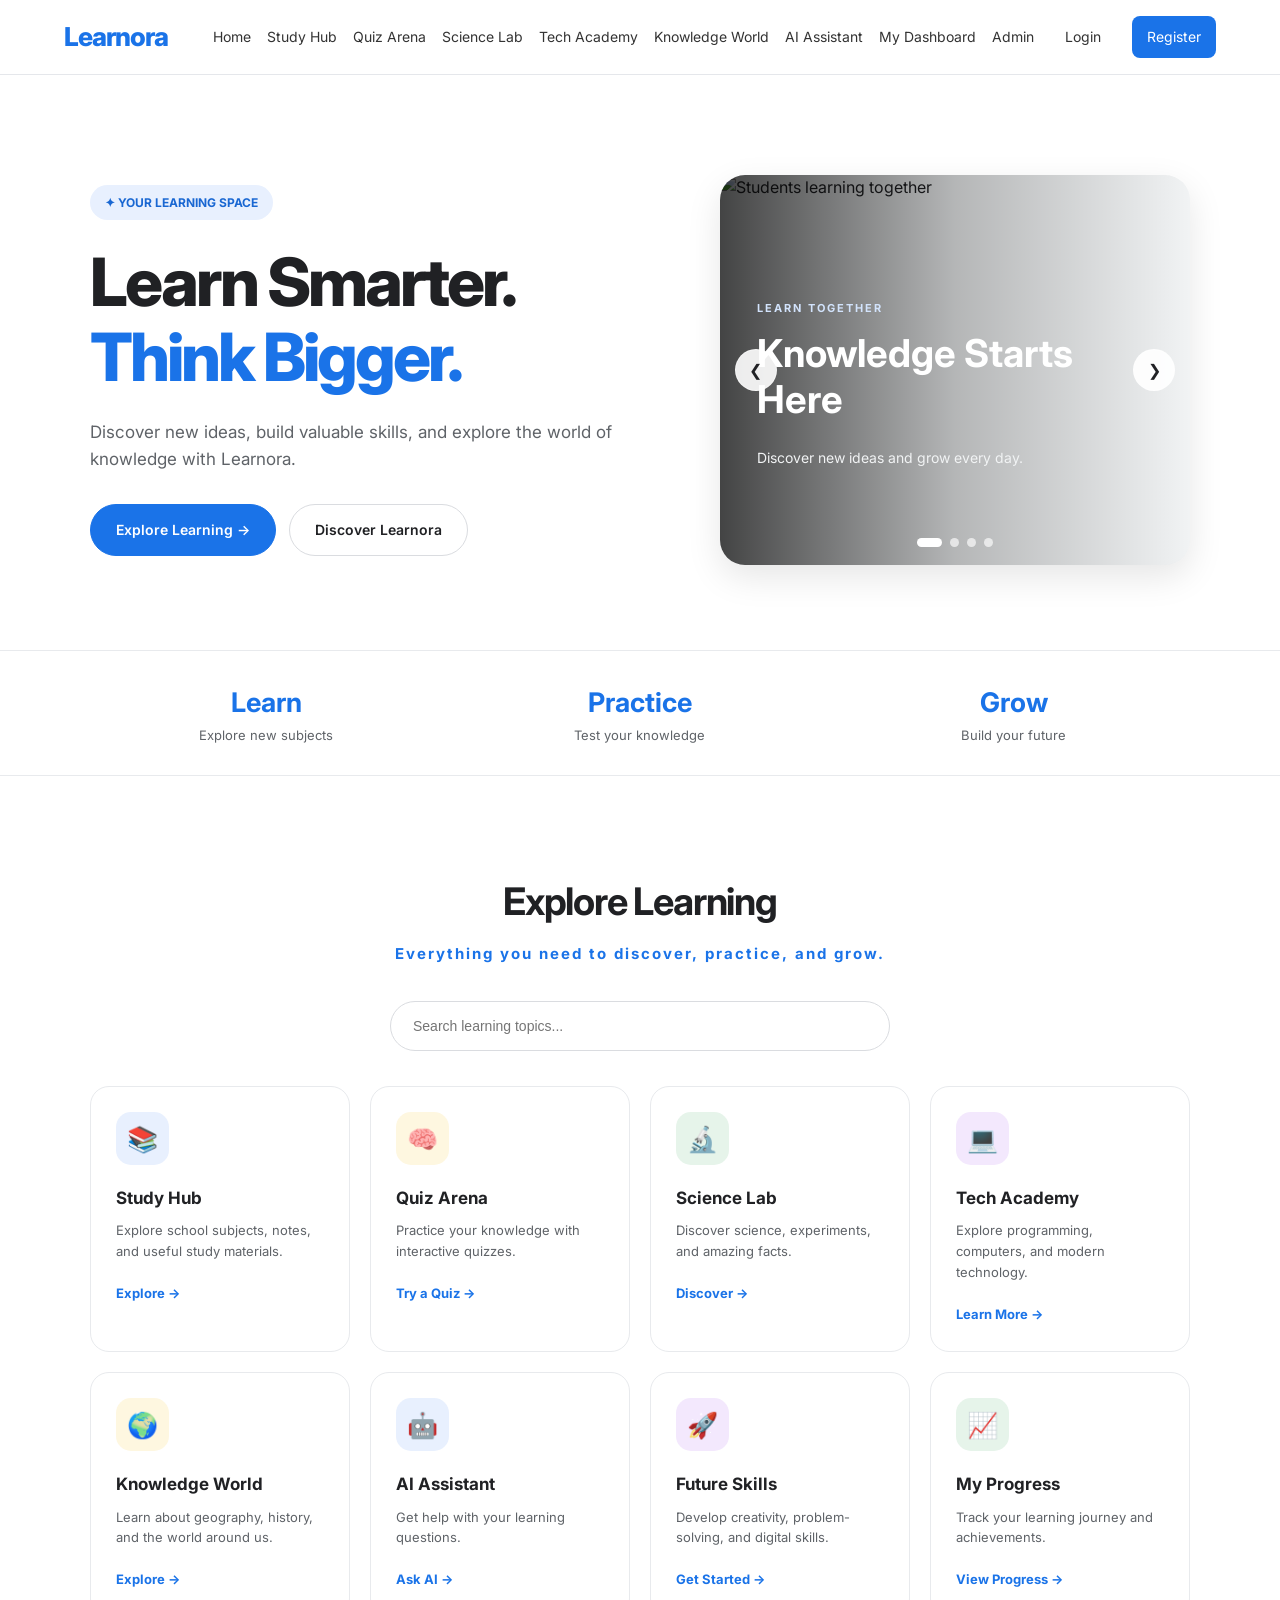
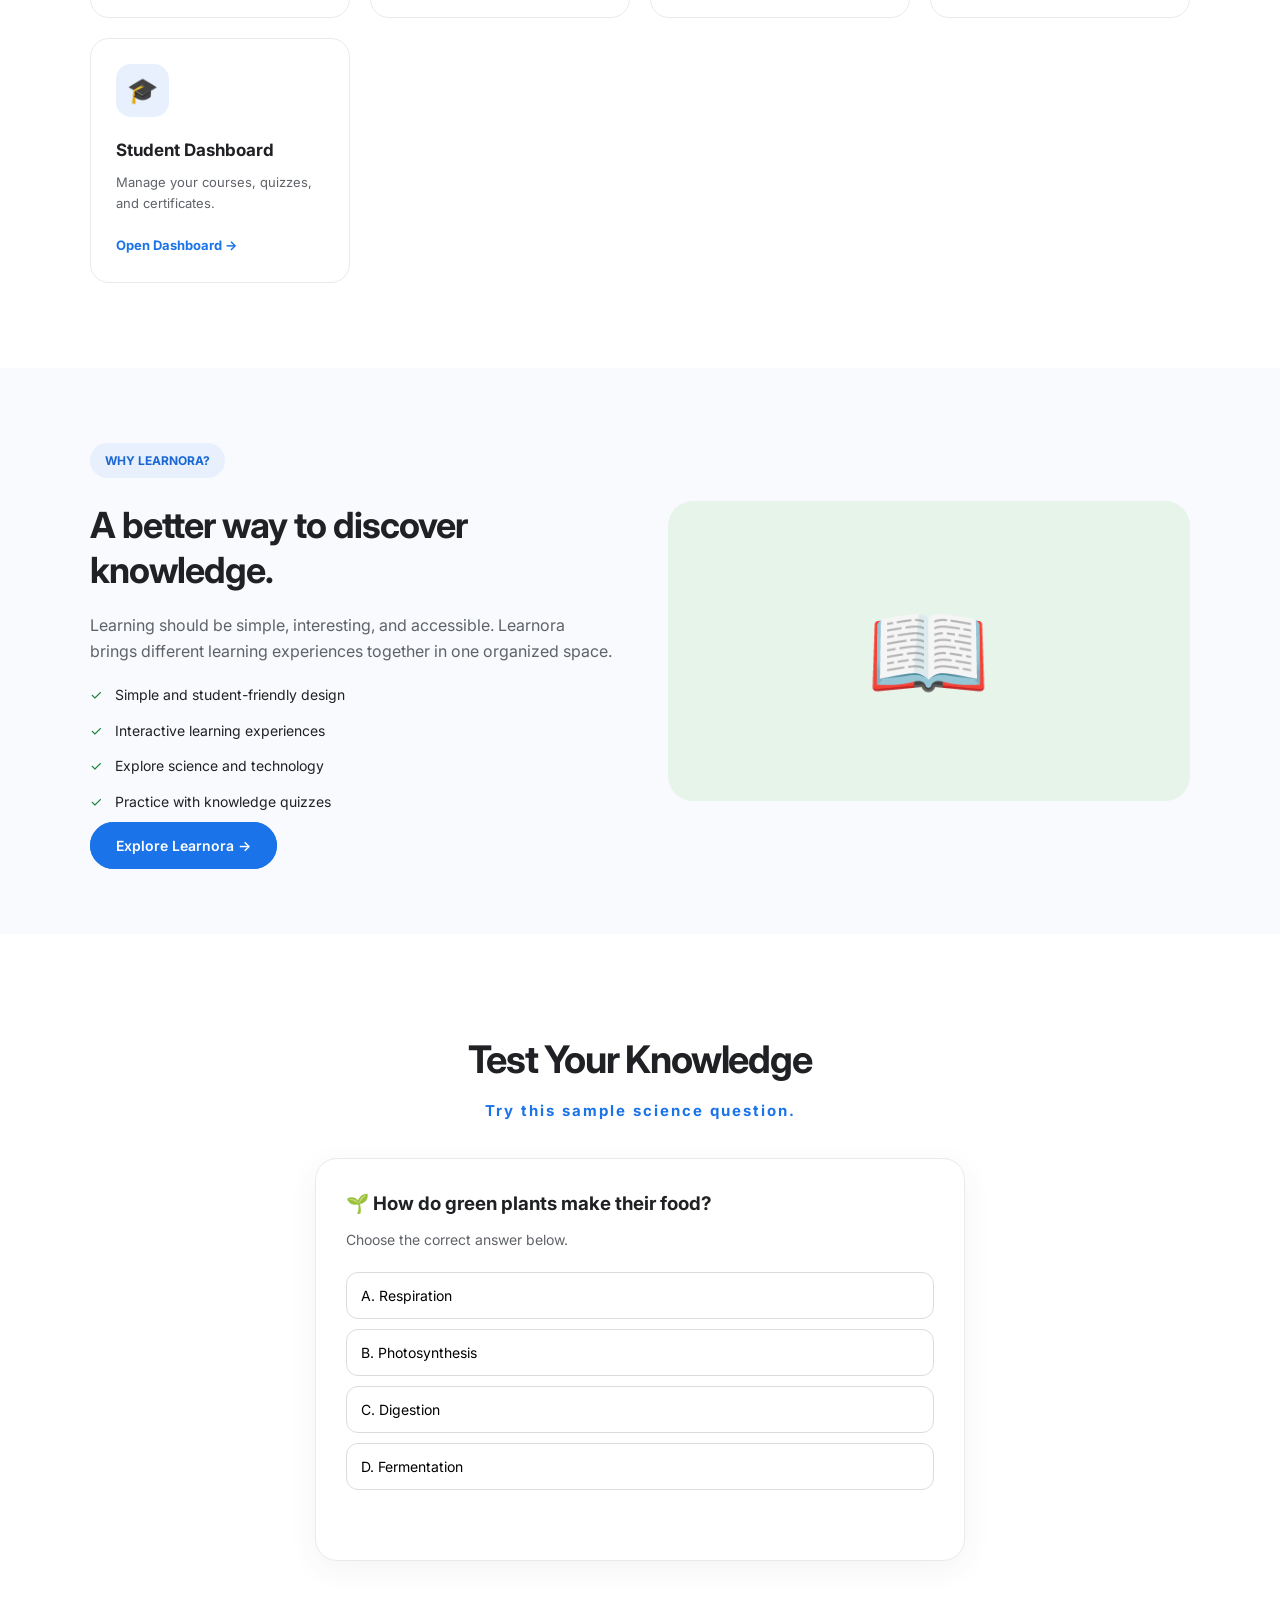
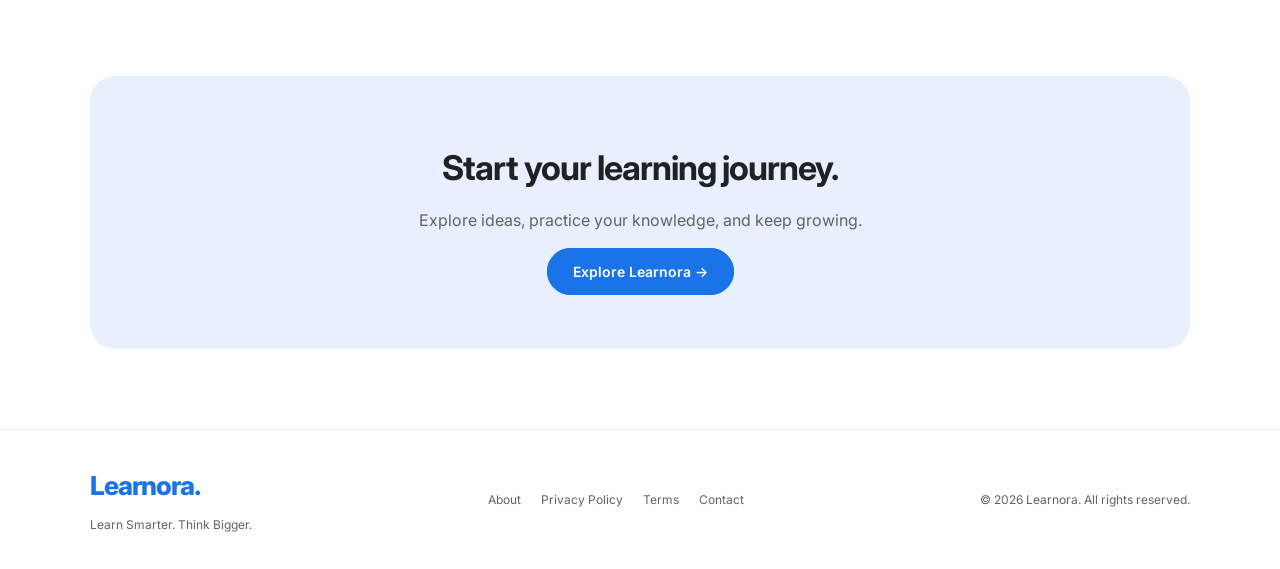
==== index.html @ 3493fffa "Add files via upload" ====
<!DOCTYPE html>
<html lang="en">
<head>
<meta charset="UTF-8">
<meta name="viewport" content="width=device-width, initial-scale=1.0">
<meta name="theme-color" content="#ffffff">

<title>Learnora | Learn Smarter. Think Bigger.</title>
<meta name="description" content="Learnora is a modern learning platform for students. Explore lessons, quizzes, science, technology and more.">

<link rel="preconnect" href="https://fonts.googleapis.com">
<link rel="preconnect" href="https://fonts.gstatic.com" crossorigin>
<link href="https://fonts.googleapis.com/css2?family=Inter:wght@400;500;600;700;800&display=swap" rel="stylesheet">

<style>
:root {
    --blue: #1a73e8;
    --blue-light: #e8f0fe;
    --green: #188038;
    --yellow: #f9ab00;
    --purple: #8430ce;
    --text: #202124;
    --muted: #5f6368;
    --border: #e8eaed;
    --background: #ffffff;
}

* {
    margin: 0;
    padding: 0;
    box-sizing: border-box;
}

html {
    scroll-behavior: smooth;
}

body {
    font-family: 'Inter', sans-serif;
    background: var(--background);
    color: var(--text);
    line-height: 1.6;
}

a {
    text-decoration: none;
    color: inherit;
}

button {
    font-family: inherit;
    cursor: pointer;
}

/* NAVBAR */

.navbar {
    height: 75px;
    padding: 0 7%;
    display: flex;
    justify-content: space-between;
    align-items: center;
    border-bottom: 1px solid var(--border);
    background: rgba(255,255,255,.96);
    position: sticky;
    top: 0;
    z-index: 1000;
}

.logo {
    font-size: 25px;
    font-weight: 800;
    letter-spacing: -1px;
}

.logo span {
    color: var(--blue);
}

.nav-links {
    display: flex;
    align-items: center;
    gap: 30px;
}

.nav-links a {
    font-size: 14px;
    color: #444;
    font-weight: 500;
}

.nav-links a:hover {
    color: var(--blue);
}

.nav-button {
    background: var(--blue);
    color: white !important;
    padding: 11px 21px;
    border-radius: 25px;
    font-weight: 600 !important;
}

.menu-btn {
    display: none;
    border: none;
    background: none;
    font-size: 26px;
}

/* HERO */

.hero {
    padding: 100px 7% 85px;
    display: grid;
    grid-template-columns: 1.1fr .9fr;
    align-items: center;
    gap: 55px;
    max-width: 1500px;
    margin: auto;
}

.tag {
    display: inline-flex;
    align-items: center;
    gap: 8px;
    background: #e8f0fe;
    color: #1967d2;
    padding: 8px 15px;
    border-radius: 30px;
    font-size: 12px;
    font-weight: 700;
    margin-bottom: 25px;
}

.hero h1 {
    font-size: clamp(42px, 5.2vw, 68px);
    line-height: 1.12;
    letter-spacing: -3px;
    font-weight: 800;
    max-width: 650px;
}

.hero h1 span {
    color: var(--blue);
}

.hero p {
    color: var(--muted);
    font-size: 17px;
    max-width: 530px;
    margin: 25px 0 30px;
}

.hero-buttons {
    display: flex;
    gap: 13px;
    flex-wrap: wrap;
}

.primary-btn {
    background: var(--blue);
    color: white;
    padding: 14px 25px;
    border-radius: 30px;
    border: 1px solid var(--blue);
    font-size: 14px;
    font-weight: 600;
    transition: .2s;
}

.primary-btn:hover {
    background: #1557b0;
    transform: translateY(-2px);
}

.secondary-btn {
    background: white;
    color: var(--text);
    padding: 14px 25px;
    border-radius: 30px;
    border: 1px solid #dadce0;
    font-size: 14px;
    font-weight: 600;
}

.secondary-btn:hover {
    background: #f8f9fa;
}

.hero-image {
    min-height: 390px;
    border-radius: 30px;
    background: #e8f0fe;
    position: relative;
    display: flex;
    justify-content: center;
    align-items: center;
    overflow: hidden;
}

.hero-image::before,
.hero-image::after {
    content: "";
    position: absolute;
    border-radius: 50%;
}

.hero-image::before {
    width: 260px;
    height: 260px;
    background: #c5d9ff;
    top: -80px;
    right: -60px;
}

.hero-image::after {
    width: 180px;
    height: 180px;
    background: #d4edda;
    bottom: -60px;
    left: -40px;
}

.learning-illustration {
    width: 78%;
    max-width: 370px;
    height: 260px;
    background: white;
    border: 1px solid #e4e9f2;
    border-radius: 20px;
    box-shadow: 0 20px 50px rgba(60,80,120,.12);
    padding: 25px;
    position: relative;
    z-index: 1;
}

.fake-line {
    height: 12px;
    border-radius: 10px;
    background: #e8eaed;
    margin: 13px 0;
}

.fake-line.blue {
    width: 75%;
    background: #4285f4;
}

.fake-line.green {
    width: 55%;
    background: #34a853;
}

.fake-line.short {
    width: 35%;
}

.fake-boxes {
    display: flex;
    gap: 12px;
    margin-top: 25px;
}

.fake-box {
    flex: 1;
    height: 70px;
    border-radius: 13px;
}

.fake-box.one { background: #e8f0fe; }
.fake-box.two { background: #e6f4ea; }
.fake-box.three { background: #fef7e0; }

/* STATS */

.stats {
    display: grid;
    grid-template-columns: repeat(3, 1fr);
    padding: 30px 7%;
    border-top: 1px solid var(--border);
    border-bottom: 1px solid var(--border);
    text-align: center;
    gap: 20px;
}

.stat h2 {
    font-size: 27px;
    color: var(--blue);
}

.stat p {
    font-size: 13px;
    color: var(--muted);
}

/* SECTION */

.section {
    padding: 85px 7%;
    max-width: 1500px;
    margin: auto;
}

.section-heading {
    text-align: center;
    margin-bottom: 45px;
}

.section-heading h2 {
    font-size: 36px;
    letter-spacing: -1.2px;
}

.section-heading p {
    color: var(--muted);
    font-size: 15px;
    margin-top: 10px;
}

/* SEARCH */

.search-box {
    max-width: 500px;
    margin: 0 auto 35px;
    position: relative;
}

.search-box input {
    width: 100%;
    padding: 16px 22px;
    border: 1px solid #dadce0;
    border-radius: 30px;
    outline: none;
    font-size: 14px;
    background: white;
}

.search-box input:focus {
    border-color: var(--blue);
    box-shadow: 0 0 0 3px #e8f0fe;
}

/* CARDS */

.cards {
    display: grid;
    grid-template-columns: repeat(4, 1fr);
    gap: 20px;
}

.card {
    border: 1px solid var(--border);
    border-radius: 19px;
    padding: 25px;
    background: white;
    transition: .25s;
}

.card:hover {
    transform: translateY(-5px);
    box-shadow: 0 10px 30px rgba(60,64,67,.10);
    border-color: #d2e3fc;
}

.card-icon {
    width: 53px;
    height: 53px;
    display: flex;
    align-items: center;
    justify-content: center;
    font-size: 25px;
    border-radius: 15px;
    margin-bottom: 20px;
}

.icon-blue { background: #e8f0fe; }
.icon-green { background: #e6f4ea; }
.icon-yellow { background: #fef7e0; }
.icon-purple { background: #f3e8fd; }

.card h3 {
    font-size: 17px;
    margin-bottom: 8px;
}

.card p {
    font-size: 13px;
    color: var(--muted);
    margin-bottom: 18px;
}

.card-link {
    color: var(--blue);
    font-size: 13px;
    font-weight: 700;
}

/* FEATURE SECTION */

.feature-section {
    background: #f8fafd;
    padding: 75px 7%;
}

.feature-content {
    max-width: 1300px;
    margin: auto;
    display: grid;
    grid-template-columns: 1fr 1fr;
    align-items: center;
    gap: 55px;
}

.feature-content h2 {
    font-size: 36px;
    line-height: 1.25;
    letter-spacing: -1px;
}

.feature-content p {
    color: var(--muted);
    margin: 20px 0;
}

.feature-list {
    list-style: none;
    margin: 20px 0;
}

.feature-list li {
    margin: 13px 0;
    font-size: 14px;
}

.feature-list li span {
    color: var(--green);
    margin-right: 9px;
}

.feature-art {
    min-height: 300px;
    background: #e6f4ea;
    border-radius: 25px;
    display: flex;
    justify-content: center;
    align-items: center;
    font-size: 100px;
}

/* QUIZ */

.quiz-container {
    max-width: 650px;
    margin: auto;
    padding: 30px;
    border: 1px solid var(--border);
    border-radius: 22px;
    box-shadow: 0 8px 30px rgba(60,64,67,.06);
}

.quiz-container h3 {
    margin-bottom: 10px;
}

.quiz-container p {
    color: var(--muted);
    font-size: 14px;
    margin-bottom: 20px;
}

.answer {
    display: block;
    width: 100%;
    text-align: left;
    padding: 14px;
    border: 1px solid #dadce0;
    background: white;
    border-radius: 12px;
    margin: 10px 0;
    font-size: 14px;
}

.answer:hover {
    border-color: var(--blue);
    background: #f8faff;
}

.answer.correct {
    background: #e6f4ea;
    border-color: #34a853;
}

.answer.wrong {
    background: #fce8e6;
    border-color: #ea4335;
}

#quizResult {
    font-weight: 600;
    margin-top: 15px;
    min-height: 25px;
}

/* CTA */

.cta {
    margin: 30px 7% 80px;
    padding: 65px 25px;
    background: #e8f0fe;
    border-radius: 25px;
    text-align: center;
}

.cta h2 {
    font-size: 34px;
    letter-spacing: -1px;
}

.cta p {
    color: var(--muted);
    margin: 13px 0 25px;
}

/* FOOTER */

footer {
    border-top: 1px solid var(--border);
    padding: 35px 7%;
    display: flex;
    justify-content: space-between;
    align-items: center;
    flex-wrap: wrap;
    gap: 20px;
}

footer p,
footer a {
    color: var(--muted);
    font-size: 12px;
}

.footer-links {
    display: flex;
    gap: 20px;
    flex-wrap: wrap;
}

footer a:hover {
    color: var(--blue);
}

/* RESPONSIVE */

@media(max-width: 1000px) {
    .cards {
        grid-template-columns: repeat(2, 1fr);
    }

    .hero {
        gap: 30px;
    }
}

@media(max-width: 750px) {
    .navbar {
        padding: 0 5%;
    }

    .menu-btn {
        display: block;
    }

    .nav-links {
        display: none;
        position: absolute;
        top: 74px;
        left: 0;
        width: 100%;
        background: white;
        border-bottom: 1px solid var(--border);
        padding: 20px 6%;
        flex-direction: column;
        align-items: flex-start;
        gap: 20px;
    }

    .nav-links.active {
        display: flex;
    }

    .hero {
        grid-template-columns: 1fr;
        padding: 65px 6%;
    }

    .hero h1 {
        font-size: 45px;
    }

    .hero-image {
        min-height: 300px;
    }

    .stats {
        padding: 25px 5%;
    }

    .section {
        padding: 65px 6%;
    }

    .section-heading h2 {
        font-size: 29px;
    }

    .feature-content {
        grid-template-columns: 1fr;
    }

    .feature-content h2 {
        font-size: 30px;
    }

    .feature-art {
        min-height: 220px;
        font-size: 75px;
    }

    .cta h2 {
        font-size: 27px;
    }

    footer {
        padding: 30px 6%;
    }
}

@media(max-width: 480px) {
    .cards {
        grid-template-columns: 1fr;
    }

    .stats {
        grid-template-columns: 1fr;
        gap: 22px;
    }

    .hero h1 {
        font-size: 39px;
        letter-spacing: -2px;
    }

    .hero p {
        font-size: 15px;
    }

    .learning-illustration {
        width: 88%;
    }
}
.login-btn {
    color: #1a73e8 !important;
    border: 1px solid #1a73e8;
    padding: 10px 22px;
    border-radius: 25px;
    font-weight: 600 !important;
    transition: .2s;
}

.login-btn:hover {
    background: #e8f0fe;
}

@media (max-width: 750px) {
    .navbar {
        height: 68px;
        padding: 0 5%;
    }

    .menu-btn {
        display: block;
        font-size: 25px;
        border: none;
        background: transparent;
    }

    .nav-links {
        display: none;
        position: absolute;
        top: 68px;
        left: 0;
        right: 0;
        width: 100%;
        padding: 22px;
        background: white;
        border-bottom: 1px solid #e8eaed;
        box-shadow: 0 8px 20px rgba(0,0,0,.07);
        flex-direction: column;
        align-items: stretch;
        gap: 18px;
    }

    .nav-links.active {
        display: flex;
    }

    .nav-links a {
        padding: 8px;
    }

    .login-btn,
    .nav-button {
        text-align: center;
        display: block;
    }
}
/* PROFESSIONAL HERO IMAGE SLIDER */

.hero-slider {
    width: 100%;
    height: 390px;
    position: relative;
    overflow: hidden;
    border-radius: 25px;
    background: #f1f3f4;
    box-shadow: 0 12px 35px rgba(0,0,0,.10);
    touch-action: pan-y;
}

.slides {
    width: 100%;
    height: 100%;
    position: relative;
}

.slide {
    position: absolute;
    inset: 0;
    opacity: 0;
    visibility: hidden;
    transition: opacity .8s ease, visibility .8s;
}

.slide.active {
    opacity: 1;
    visibility: visible;
    z-index: 1;
}

.slide img {
    width: 100%;
    height: 100%;
    object-fit: cover;
    display: block;
    transform: scale(1.04);
    transition: transform 5s ease;
}

.slide.active img {
    transform: scale(1);
}

.slide::after {
    content: "";
    position: absolute;
    inset: 0;
    background: linear-gradient(
        90deg,
        rgba(0,0,0,.72),
        rgba(0,0,0,.25),
        transparent
    );
}

.slide-overlay {
    position: absolute;
    z-index: 2;
    left: 8%;
    bottom: 17%;
    color: white;
    max-width: 75%;
}

.slide-overlay span {
    display: inline-block;
    font-size: 11px;
    font-weight: 700;
    letter-spacing: 2px;
    color: #d2e3fc;
    margin-bottom: 12px;
}

.slide-overlay h2 {
    font-size: clamp(25px, 3vw, 39px);
    line-height: 1.2;
    margin-bottom: 12px;
}

.slide-overlay p {
    font-size: 14px;
    color: #f1f3f4;
}

/* ARROWS */

.slider-arrow {
    position: absolute;
    top: 50%;
    transform: translateY(-50%);
    z-index: 5;
    width: 42px;
    height: 42px;
    border: 1px solid rgba(255,255,255,.5);
    border-radius: 50%;
    background: rgba(255,255,255,.9);
    color: #202124;
    font-size: 16px;
    cursor: pointer;
    transition: .2s;
}

.slider-arrow:hover {
    background: #1a73e8;
    color: white;
}

.slider-arrow.prev {
    left: 15px;
}

.slider-arrow.next {
    right: 15px;
}

/* DOTS */

.slider-dots {
    position: absolute;
    bottom: 18px;
    left: 50%;
    transform: translateX(-50%);
    z-index: 6;
    display: flex;
    gap: 8px;
}

.slider-dot {
    width: 9px;
    height: 9px;
    border: none;
    border-radius: 20px;
    background: rgba(255,255,255,.65);
    cursor: pointer;
    transition: .3s;
}

.slider-dot.active {
    width: 25px;
    background: white;
}

/* MOBILE RESPONSIVE */

@media(max-width: 750px) {
    .hero-slider {
        height: 300px;
        border-radius: 19px;
    }

    .slide-overlay {
        left: 7%;
        bottom: 17%;
        max-width: 82%;
    }

    .slide-overlay h2 {
        font-size: 27px;
    }

    .slide-overlay p {
        font-size: 12px;
    }

    .slider-arrow {
        width: 35px;
        height: 35px;
        font-size: 13px;
    }
}

@media(max-width: 400px) {
    .hero-slider {
        height: 260px;
    }

    .slide-overlay h2 {
        font-size: 23px;
    }
}
.slide {
  opacity: 0;
  transition: opacity 0.8s ease;
  position: absolute;
  inset: 0;
}

.slide.active {
  opacity: 1;
}

.main-header {
  position: sticky;
  top: 0;
  z-index: 100;
  background: white;
  padding: 16px 5%;
  display: flex;
  align-items: center;
  justify-content: space-between;
  border-bottom: 1px solid #e5e7eb;
}

.logo {
  font-size: 26px;
  font-weight: 800;
  color: #1a73e8;
  text-decoration: none;
}

.main-header nav {
  display: flex;
  align-items: center;
  flex-wrap: wrap;
  gap: 16px;
}

.main-header nav a {
  color: #333;
  text-decoration: none;
  font-size: 14px;
}

.main-header nav a:hover {
  color: #1a73e8;
}

.login-link, .register-link {
  padding: 10px 15px;
  border-radius: 8px;
}

.register-link {
  background: #1a73e8;
  color: white !important;
}

.learning-section {
  padding: 65px 5%;
  background: #f7f9fc;
}

.section-heading {
  text-align: center;
  margin-bottom: 35px;
}

.section-heading > p {
  color: #1a73e8;
  font-weight: bold;
  letter-spacing: 2px;
}

.section-heading h2 {
  font-size: clamp(25px, 4vw, 38px);
  margin: 10px 0;
}

.section-heading span {
  color: #687078;
}

.module-grid {
  display: grid;
  grid-template-columns: repeat(auto-fit, minmax(230px, 1fr));
  gap: 20px;
  max-width: 1200px;
  margin: auto;
}

.module-card {
  display: block;
  padding: 25px;
  border-radius: 15px;
  background: white;
  border: 1px solid #e5e7eb;
  text-decoration: none;
  color: #202124;
  transition: transform .2s, box-shadow .2s;
}

.module-card:hover {
  transform: translateY(-5px);
  box-shadow: 0 12px 30px #1a73e81a;
  border-color: #b8d2fa;
}

.module-card > span {
  font-size: 34px;
}

.module-card h3 {
  margin-bottom: 8px;
}

.module-card p {
  color: #687078;
  line-height: 1.6;
}

.module-card b {
  color: #1a73e8;
}

.menu-toggle {
  display: none;
  border: 0;
  background: transparent;
  font-size: 25px;
  cursor: pointer;
}

@media(max-width: 850px) {
  .menu-toggle {
    display: block;
  }

  .main-header {
    flex-wrap: wrap;
  }

  .main-header nav {
    display: none;
    width: 100%;
    flex-direction: column;
    align-items: flex-start;
    padding-top: 18px;
  }

  .main-header nav.open {
    display: flex;
  }
}

</style>
</head>

<body>

<!-- NAVIGATION -->

<header class="main-header">
  <a href="index.html" class="logo">Learnora</a>

  <button class="menu-toggle" id="menuBtn"
          aria-label="Open navigation menu">☰</button>

  <nav id="navLinks">
    <a href="index.html">Home</a>
    <a href="study-hub.html">Study Hub</a>
    <a href="quiz-arena.html">Quiz Arena</a>
    <a href="science-lab.html">Science Lab</a>
    <a href="tech-academy.html">Tech Academy</a>
    <a href="knowledge-world.html">Knowledge World</a>
    <a href="ai-assistant.html">AI Assistant</a>
    <a href="dashboard.html">My Dashboard</a>
    <a href="admin.html">Admin</a>
    <a href="login.html" class="login-link">Login</a>
    <a href="register.html" class="register-link">Register</a>
  </nav>
</header>




<!-- HERO -->

<main>
<section class="hero" id="home">

    <div>
        <div class="tag">✦ YOUR LEARNING SPACE</div>

        <h1>
            Learn Smarter.<br>
            <span>Think Bigger.</span>
        </h1>

        <p>
            Discover new ideas, build valuable skills, and explore
            the world of knowledge with Learnora.
        </p>

        <div class="hero-buttons">
            <a href="#courses" class="primary-btn">Explore Learning →</a>
            <a href="#about" class="secondary-btn">Discover Learnora</a>
        </div>
    </div>

    <div class="hero-slider" id="heroSlider">

    <div class="slides">

        <div class="slide active">
            <img src="https://images.unsplash.com/photo-1522202176988-66273c2fd55f?auto=format&fit=crop&w=1200&q=85" alt="Students learning together">
            <div class="slide-overlay">
                <span>LEARN TOGETHER</span>
                <h2>Knowledge Starts Here</h2>
                <p>Discover new ideas and grow every day.</p>
            </div>
        </div>

        <div class="slide">
            <img src="https://images.unsplash.com/photo-1532094349884-543bc11b234d?auto=format&fit=crop&w=1200&q=85" alt="Science laboratory">
            <div class="slide-overlay">
                <span>EXPLORE SCIENCE</span>
                <h2>Discover the Unknown</h2>
                <p>Explore science through curiosity and creativity.</p>
            </div>
        </div>

        <div class="slide">
            <img src="https://images.unsplash.com/photo-1516321318423-f06f85e504b3?auto=format&fit=crop&w=1200&q=85" alt="Technology and digital learning">
            <div class="slide-overlay">
                <span>FUTURE TECHNOLOGY</span>
                <h2>Build Your Digital Future</h2>
                <p>Discover technology and develop new skills.</p>
            </div>
        </div>

        <div class="slide">
            <img src="https://images.unsplash.com/photo-1507842217343-583bb7270b66?auto=format&fit=crop&w=1200&q=85" alt="Library and books">
            <div class="slide-overlay">
                <span>NEVER STOP LEARNING</span>
                <h2>Every Page Opens a World</h2>
                <p>Read, learn, practice, and achieve more.</p>
            </div>
        </div>

    </div>

    <button class="slider-arrow prev" id="prevSlide" aria-label="Previous image">❮</button>
    <button class="slider-arrow next" id="nextSlide" aria-label="Next image">❯</button>

    <div class="slider-dots" id="sliderDots"></div>

</div>
</section>

<!-- STATS -->

<section class="stats">
    <div class="stat">
        <h2>Learn</h2>
        <p>Explore new subjects</p>
    </div>
    <div class="stat">
        <h2>Practice</h2>
        <p>Test your knowledge</p>
    </div>
    <div class="stat">
        <h2>Grow</h2>
        <p>Build your future</p>
    </div>
</section>

<!-- LEARNING CARDS -->

<!-- LEARNING CARDS -->

<section class="section" id="courses">

    <div class="section-heading">
        <h2>Explore Learning</h2>
        <p>Everything you need to discover, practice, and grow.</p>
    </div>

    <div class="search-box">
        <input
            type="search"
            id="searchInput"
            placeholder="Search learning topics..."
            aria-label="Search learning topics"
        >
    </div>

    <div class="cards" id="learningCards">

        <article class="card">
            <div class="card-icon icon-blue">📚</div>
            <h3>Study Hub</h3>
            <p>Explore school subjects, notes, and useful study materials.</p>
            <a href="study-hub.html" class="card-link">Explore →</a>
        </article>

        <article class="card">
            <div class="card-icon icon-yellow">🧠</div>
            <h3>Quiz Arena</h3>
            <p>Practice your knowledge with interactive quizzes.</p>
            <a href="quiz-arena.html" class="card-link">Try a Quiz →</a>
        </article>

        <article class="card">
            <div class="card-icon icon-green">🔬</div>
            <h3>Science Lab</h3>
            <p>Discover science, experiments, and amazing facts.</p>
            <a href="science-lab.html" class="card-link">Discover →</a>
        </article>

        <article class="card">
            <div class="card-icon icon-purple">💻</div>
            <h3>Tech Academy</h3>
            <p>Explore programming, computers, and modern technology.</p>
            <a href="tech-academy.html" class="card-link">Learn More →</a>
        </article>

        <article class="card">
            <div class="card-icon icon-yellow">🌍</div>
            <h3>Knowledge World</h3>
            <p>Learn about geography, history, and the world around us.</p>
            <a href="knowledge-world.html" class="card-link">Explore →</a>
        </article>

        <article class="card">
            <div class="card-icon icon-blue">🤖</div>
            <h3>AI Assistant</h3>
            <p>Get help with your learning questions.</p>
            <a href="ai-assistant.html" class="card-link">Ask AI →</a>
        </article>

        <article class="card">
            <div class="card-icon icon-purple">🚀</div>
            <h3>Future Skills</h3>
            <p>Develop creativity, problem-solving, and digital skills.</p>
            <a href="future-skills.html" class="card-link">Get Started →</a>
        </article>

        <article class="card">
            <div class="card-icon icon-green">📈</div>
            <h3>My Progress</h3>
            <p>Track your learning journey and achievements.</p>
            <a href="dashboard.html" class="card-link">View Progress →</a>
        </article>

        <article class="card">
            <div class="card-icon icon-blue">🎓</div>
            <h3>Student Dashboard</h3>
            <p>Manage your courses, quizzes, and certificates.</p>
            <a href="dashboard.html" class="card-link">Open Dashboard →</a>
        </article>

    </div>

    <p id="noResults"
       style="display:none;text-align:center;color:#5f6368;margin-top:25px;">
        No learning topics found.
    </p>

</section>


<!-- FEATURES -->

<section class="feature-section" id="about">
    <div class="feature-content">

        <div>
            <div class="tag">WHY LEARNORA?</div>

            <h2>A better way to discover knowledge.</h2>

            <p>
                Learning should be simple, interesting, and accessible.
                Learnora brings different learning experiences together
                in one organized space.
            </p>

            <ul class="feature-list">
                <li><span>✓</span> Simple and student-friendly design</li>
                <li><span>✓</span> Interactive learning experiences</li>
                <li><span>✓</span> Explore science and technology</li>
                <li><span>✓</span> Practice with knowledge quizzes</li>
            </ul>

            <a href="#courses" class="primary-btn">Explore Learnora →</a>
        </div>

        <div class="feature-art">
            📖
        </div>

    </div>
</section>

<!-- SAMPLE QUIZ -->

<section class="section" id="quiz">

    <div class="section-heading">
        <h2>Test Your Knowledge</h2>
        <p>Try this sample science question.</p>
    </div>

    <div class="quiz-container">
        <h3>🌱 How do green plants make their food?</h3>
        <p>Choose the correct answer below.</p>

        <button class="answer" onclick="checkAnswer(this, false)">
            A. Respiration
        </button>

        <button class="answer" onclick="checkAnswer(this, true)">
            B. Photosynthesis
        </button>

        <button class="answer" onclick="checkAnswer(this, false)">
            C. Digestion
        </button>

        <button class="answer" onclick="checkAnswer(this, false)">
            D. Fermentation
        </button>

        <div id="quizResult" aria-live="polite"></div>

        <button
            class="secondary-btn"
            id="retryBtn"
            onclick="resetQuiz()"
            style="display:none;margin-top:15px;"
        >
            Try Again
        </button>
    </div>

</section>

<!-- CTA -->

<section class="cta">
    <h2>Start your learning journey.</h2>
    <p>Explore ideas, practice your knowledge, and keep growing.</p>
    <a href="#courses" class="primary-btn">Explore Learnora →</a>
</section>

</main>

<!-- FOOTER -->

<footer>
    <div>
        <a href="#" class="logo">Learn<span>ora.</span></a>
        <p style="margin-top:8px;">Learn Smarter. Think Bigger.</p>
    </div>

    <div class="footer-links">
        <a href="#about">About</a>
        <a href="privacy.html">Privacy Policy</a>
        <a href="terms.html">Terms</a>
        <a href="contact.html">Contact</a>
    </div>

    <p>© <span id="year"></span> Learnora. All rights reserved.</p>
</footer>

<script>
// MOBILE NAVIGATION

/* =========================================
   LEARNORA - COMPLETE JAVASCRIPT
   ========================================= */


/* =========================================
   1. MOBILE NAVIGATION MENU
   ========================================= */

const menuBtn = document.getElementById("menuBtn");
const navLinks = document.getElementById("navLinks");

menuBtn?.addEventListener("click", () => {
  navLinks?.classList.toggle("open");
});

navLinks?.querySelectorAll("a").forEach(link => {
  link.addEventListener("click", () => {
    navLinks.classList.remove("open");
  });
});


/* =========================================
   2. SEARCH LEARNING CARDS
   ========================================= */

const searchInput = document.getElementById("searchInput");
const cards = document.querySelectorAll(".card");
const noResults = document.getElementById("noResults");

if (searchInput) {
    searchInput.addEventListener("input", () => {
        const searchValue = searchInput.value.toLowerCase().trim();
        let visibleCount = 0;

        cards.forEach(card => {
            const text = card.innerText.toLowerCase();
            const matches = text.includes(searchValue);

            card.style.display = matches ? "" : "none";

            if (matches) {
                visibleCount++;
            }
        });

        if (noResults) {
            noResults.style.display =
                visibleCount === 0 ? "block" : "none";
        }
    });
}


/* =========================================
   3. QUIZ SYSTEM
   ========================================= */

let quizAnswered = false;

function checkAnswer(button, isCorrect) {
    if (quizAnswered || !button) return;

    quizAnswered = true;

    const answers = document.querySelectorAll(".answer");
    const quizResult = document.getElementById("quizResult");
    const retryBtn = document.getElementById("retryBtn");

    answers.forEach(answer => {
        answer.disabled = true;
    });

    if (isCorrect) {
        button.classList.add("correct");

        if (quizResult) {
            quizResult.textContent =
                "✓ Excellent! Photosynthesis is the correct answer.";

            quizResult.style.color = "#188038";
        }
    } else {
        button.classList.add("wrong");

        if (quizResult) {
            quizResult.textContent =
                "Not quite! The correct answer is Photosynthesis.";

            quizResult.style.color = "#d93025";
        }

        // Highlight the correct answer (second option)
        if (answers[1]) {
            answers[1].classList.add("correct");
        }
    }

    if (retryBtn) {
        retryBtn.style.display = "inline-block";
    }
}

function resetQuiz() {
    quizAnswered = false;

    document.querySelectorAll(".answer").forEach(answer => {
        answer.disabled = false;
        answer.classList.remove("correct", "wrong");
    });

    const quizResult = document.getElementById("quizResult");
    const retryBtn = document.getElementById("retryBtn");

    if (quizResult) {
        quizResult.textContent = "";
    }

    if (retryBtn) {
        retryBtn.style.display = "none";
    }
}


/* =========================================
   4. DYNAMIC COPYRIGHT YEAR
   ========================================= */

const yearElement = document.getElementById("year");

if (yearElement) {
    yearElement.textContent = new Date().getFullYear();
}


/* =========================================
   5. LEARNORA PROFESSIONAL AUTO IMAGE SLIDER
   ========================================= */

const slider = document.getElementById("heroSlider");

if (slider) {

    const slides = slider.querySelectorAll(".slide");
    const dotsContainer = document.getElementById("sliderDots");

    const prevButton = document.getElementById("prevSlide");
    const nextButton = document.getElementById("nextSlide");

    let currentSlide = 0;
    let sliderTimer = null;
    let touchStartX = 0;

    const SLIDE_INTERVAL = 4500;
    const SWIPE_THRESHOLD = 50;

    // Stop if there are no images
    if (slides.length > 0) {

        /* CREATE SLIDER DOTS */

        let dots = [];

        if (dotsContainer) {
            dotsContainer.innerHTML = "";

            slides.forEach((slide, index) => {
                const dot = document.createElement("button");

                dot.type = "button";
                dot.className = "slider-dot";

                dot.setAttribute(
                    "aria-label",
                    `Go to slide ${index + 1}`
                );

                dot.addEventListener("click", () => {
                    showSlide(index);
                    restartSlider();
                });

                dotsContainer.appendChild(dot);
                dots.push(dot);
            });
        }


        /* SHOW SELECTED SLIDE */

        function showSlide(index) {

            currentSlide =
                (index + slides.length) % slides.length;

            slides.forEach((slide, i) => {
                slide.classList.toggle(
                    "active",
                    i === currentSlide
                );
            });

            dots.forEach((dot, i) => {
                dot.classList.toggle(
                    "active",
                    i === currentSlide
                );
            });
        }


        /* NEXT IMAGE */

        function nextSlide() {
            showSlide(currentSlide + 1);
        }


        /* PREVIOUS IMAGE */

        function previousSlide() {
            showSlide(currentSlide - 1);
        }


        /* START AUTOMATIC SLIDER */

        function startSlider() {
            stopSlider();

            if (slides.length > 1) {
                sliderTimer = setInterval(
                    nextSlide,
                    SLIDE_INTERVAL
                );
            }
        }


        /* STOP AUTOMATIC SLIDER */

        function stopSlider() {
            if (sliderTimer) {
                clearInterval(sliderTimer);
                sliderTimer = null;
            }
        }


        /* RESTART AUTOMATIC SLIDER */

        function restartSlider() {
            startSlider();
        }


        /* ARROW BUTTONS */

        if (nextButton) {
            nextButton.addEventListener("click", () => {
                nextSlide();
                restartSlider();
            });
        }

        if (prevButton) {
            prevButton.addEventListener("click", () => {
                previousSlide();
                restartSlider();
            });
        }


        /* ANDROID TOUCH SWIPE */

        slider.addEventListener("touchstart", event => {
            touchStartX = event.changedTouches[0].screenX;
        }, { passive: true });

        slider.addEventListener("touchend", event => {
            const touchEndX = event.changedTouches[0].screenX;
            const difference = touchStartX - touchEndX;

            if (Math.abs(difference) > SWIPE_THRESHOLD) {

                if (difference > 0) {
                    nextSlide();
                } else {
                    previousSlide();
                }

                restartSlider();
            }
        }, { passive: true });


        /* PAUSE WHEN MOUSE HOVERS */

        slider.addEventListener("mouseenter", stopSlider);
        slider.addEventListener("mouseleave", startSlider);


        /* PAUSE WHEN TAB IS HIDDEN */

        document.addEventListener("visibilitychange", () => {
            if (document.hidden) {
                stopSlider();
            } else {
                startSlider();
            }
        });


        /* INITIALIZE SLIDER */

        showSlide(0);
        startSlider();
    }
}


/* =========================================
   6. LEARNORA INITIALIZATION COMPLETE
   ========================================= */

console.log("Learnora JavaScript loaded successfully!");




</script>

</body>
</html>
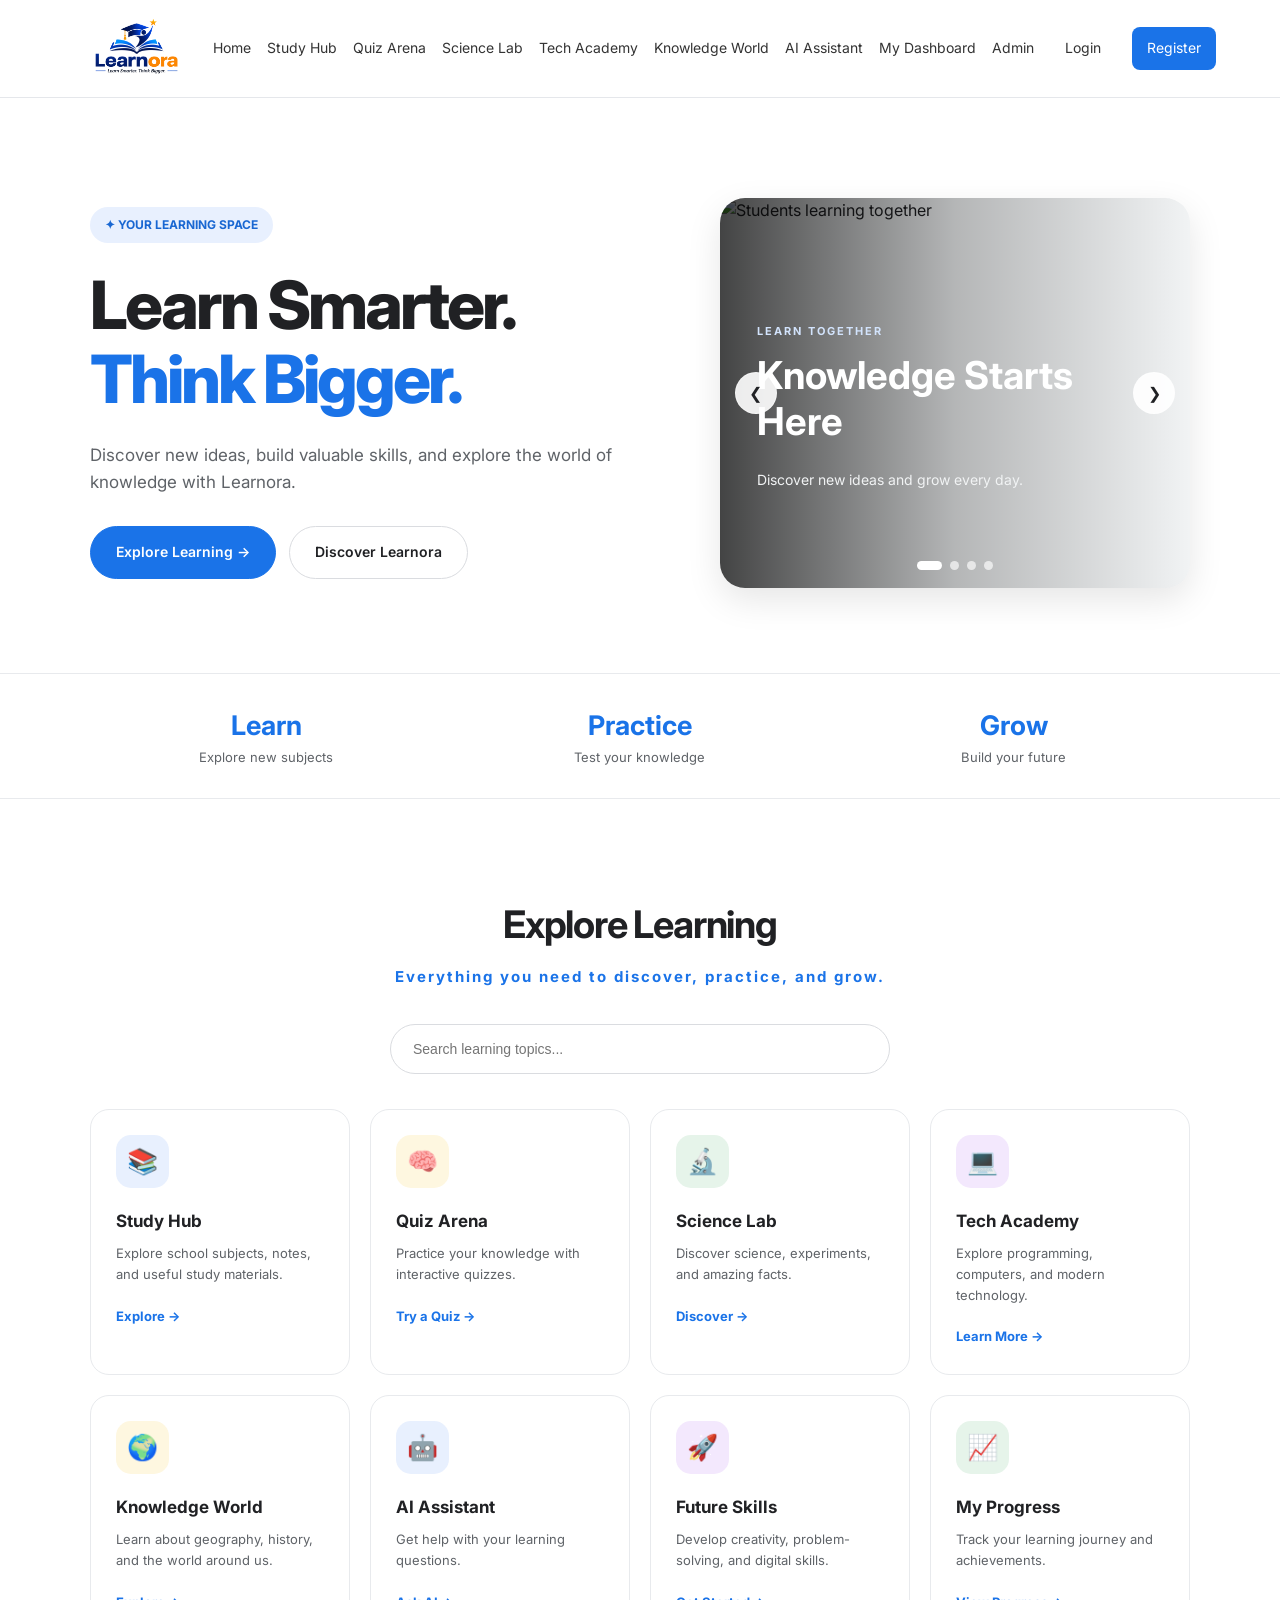
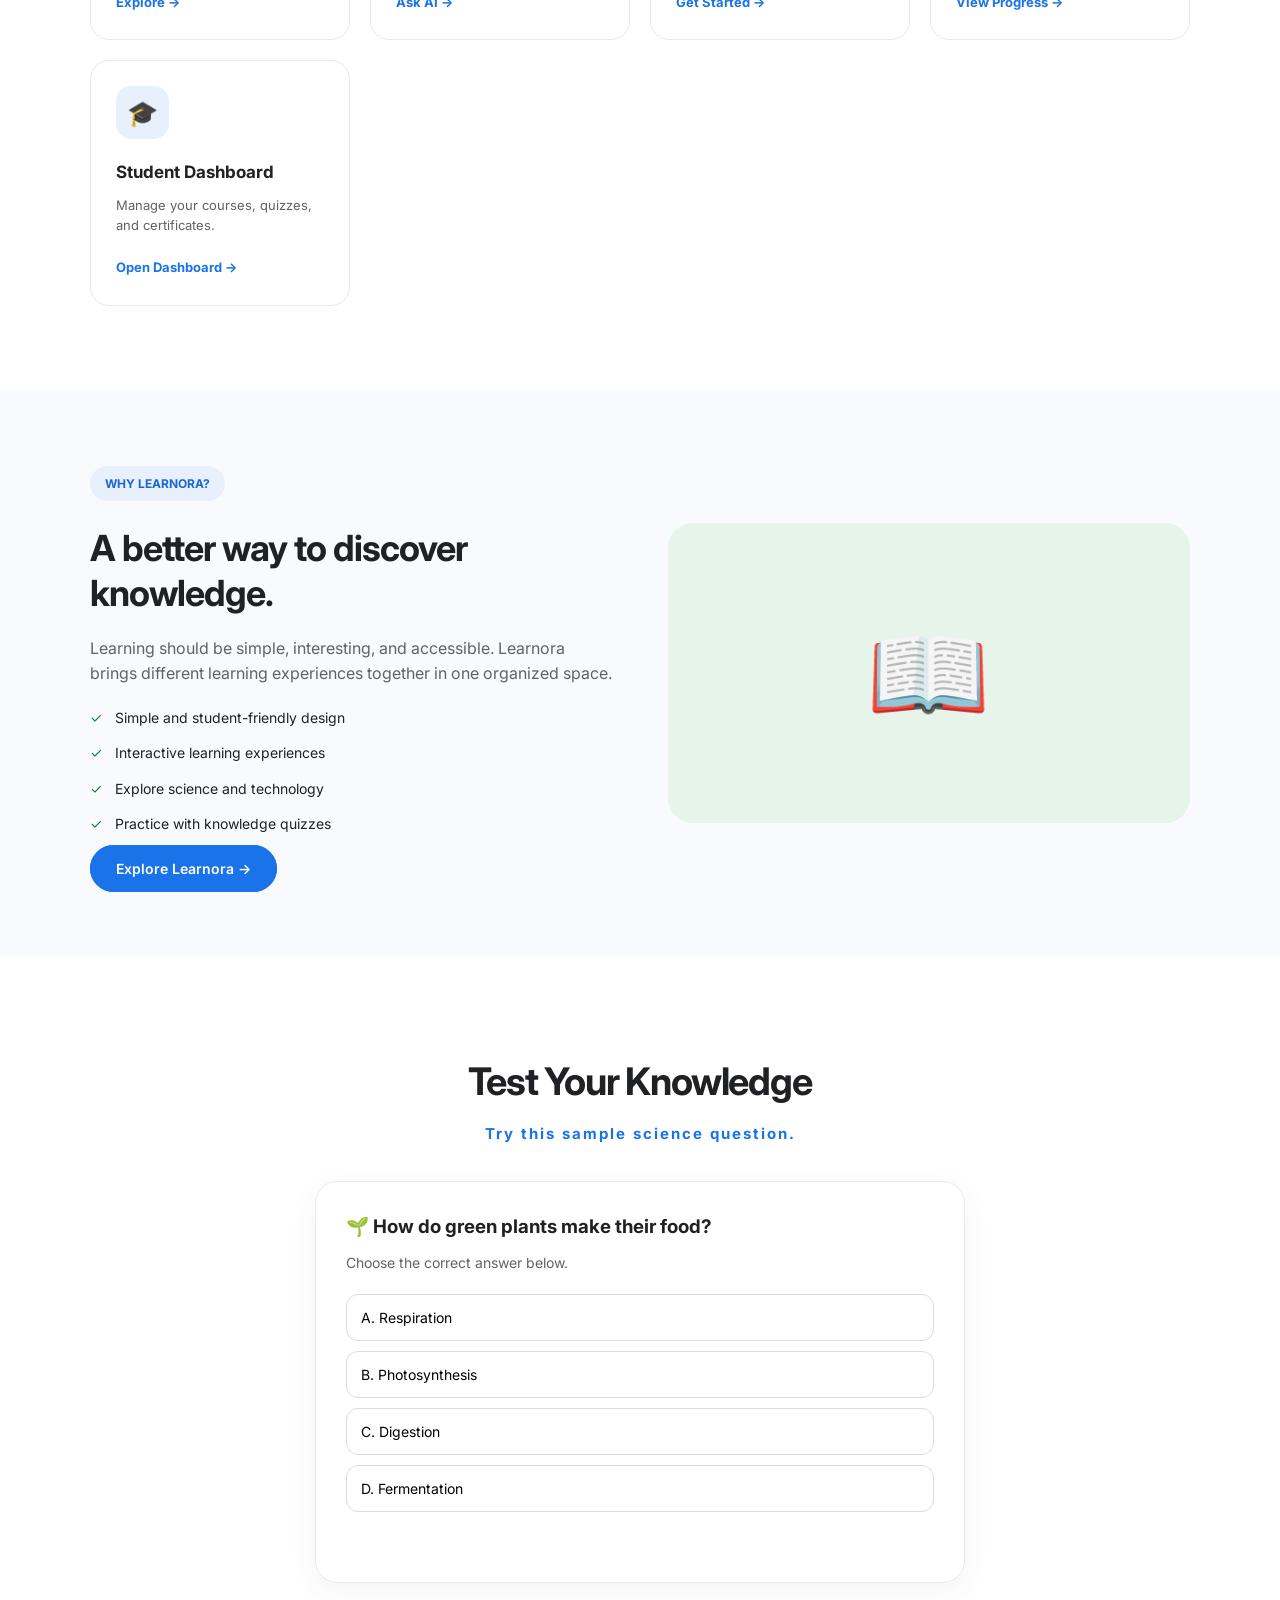
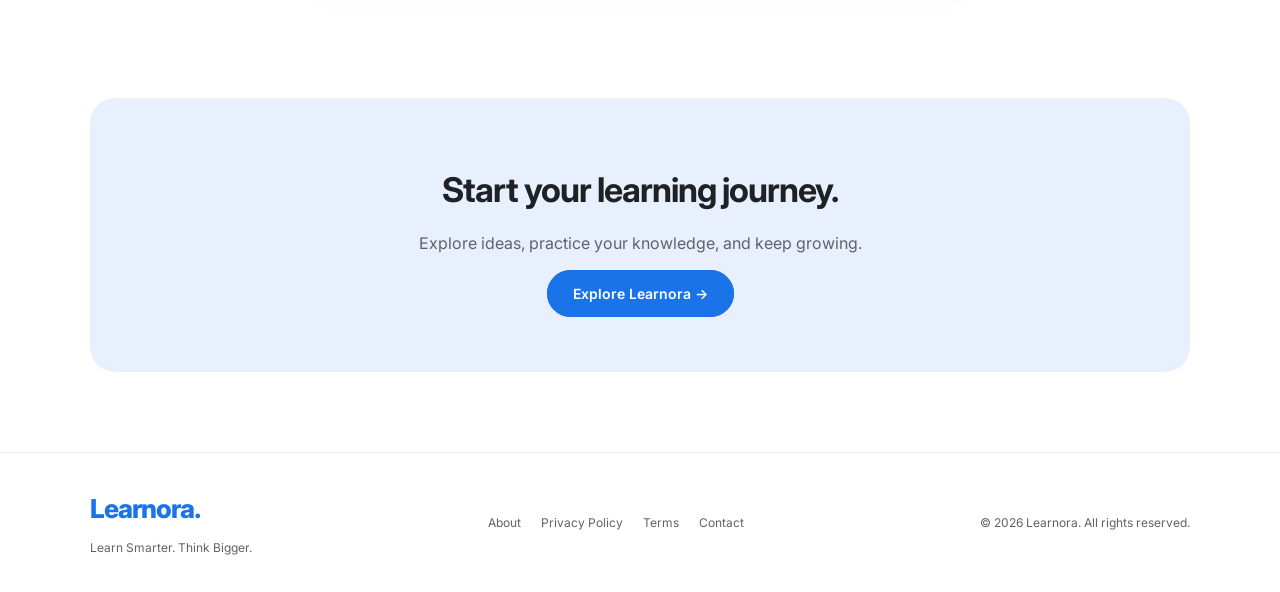
==== commit 1af0bc60: "Add files via upload" ====
--- a/index.html
+++ b/index.html
@@ -12,6 +12,13 @@
 <link rel="preconnect" href="https://fonts.googleapis.com">
 <link rel="preconnect" href="https://fonts.gstatic.com" crossorigin>
 <link href="https://fonts.googleapis.com/css2?family=Inter:wght@400;500;600;700;800&display=swap" rel="stylesheet">
+
+
+<link rel="icon" type="image/png" href="/Logo.png">
+
+<link rel="apple-touch-icon" href="/Logo.png">
+
+
 
 <style>
 :root {
@@ -1052,6 +1059,31 @@
     display: flex;
   }
 }
+/* LEARNORA LOGO */
+
+.main-header .logo {
+    display: flex;
+    align-items: center;
+    flex-shrink: 0;
+    text-decoration: none;
+}
+
+.main-header .logo img {
+    width: 145px;
+    height: 65px;
+    object-fit: contain;
+    display: block;
+    border-radius: 8px;
+}
+
+/* Mobile Logo */
+
+@media (max-width: 600px) {
+    .main-header .logo img {
+        width: 110px;
+        height: 55px;
+    }
+}
 
 </style>
 </head>
@@ -1059,9 +1091,11 @@
 <body>
 
 <!-- NAVIGATION -->
-
 <header class="main-header">
-  <a href="index.html" class="logo">Learnora</a>
+
+  <a href="index.html" class="logo">
+    <img src="Logo.png" alt="Learnora Logo">
+  </a>
 
   <button class="menu-toggle" id="menuBtn"
           aria-label="Open navigation menu">☰</button>
@@ -1079,10 +1113,8 @@
     <a href="login.html" class="login-link">Login</a>
     <a href="register.html" class="register-link">Register</a>
   </nav>
+
 </header>
-
-
-
 
 <!-- HERO -->
 
